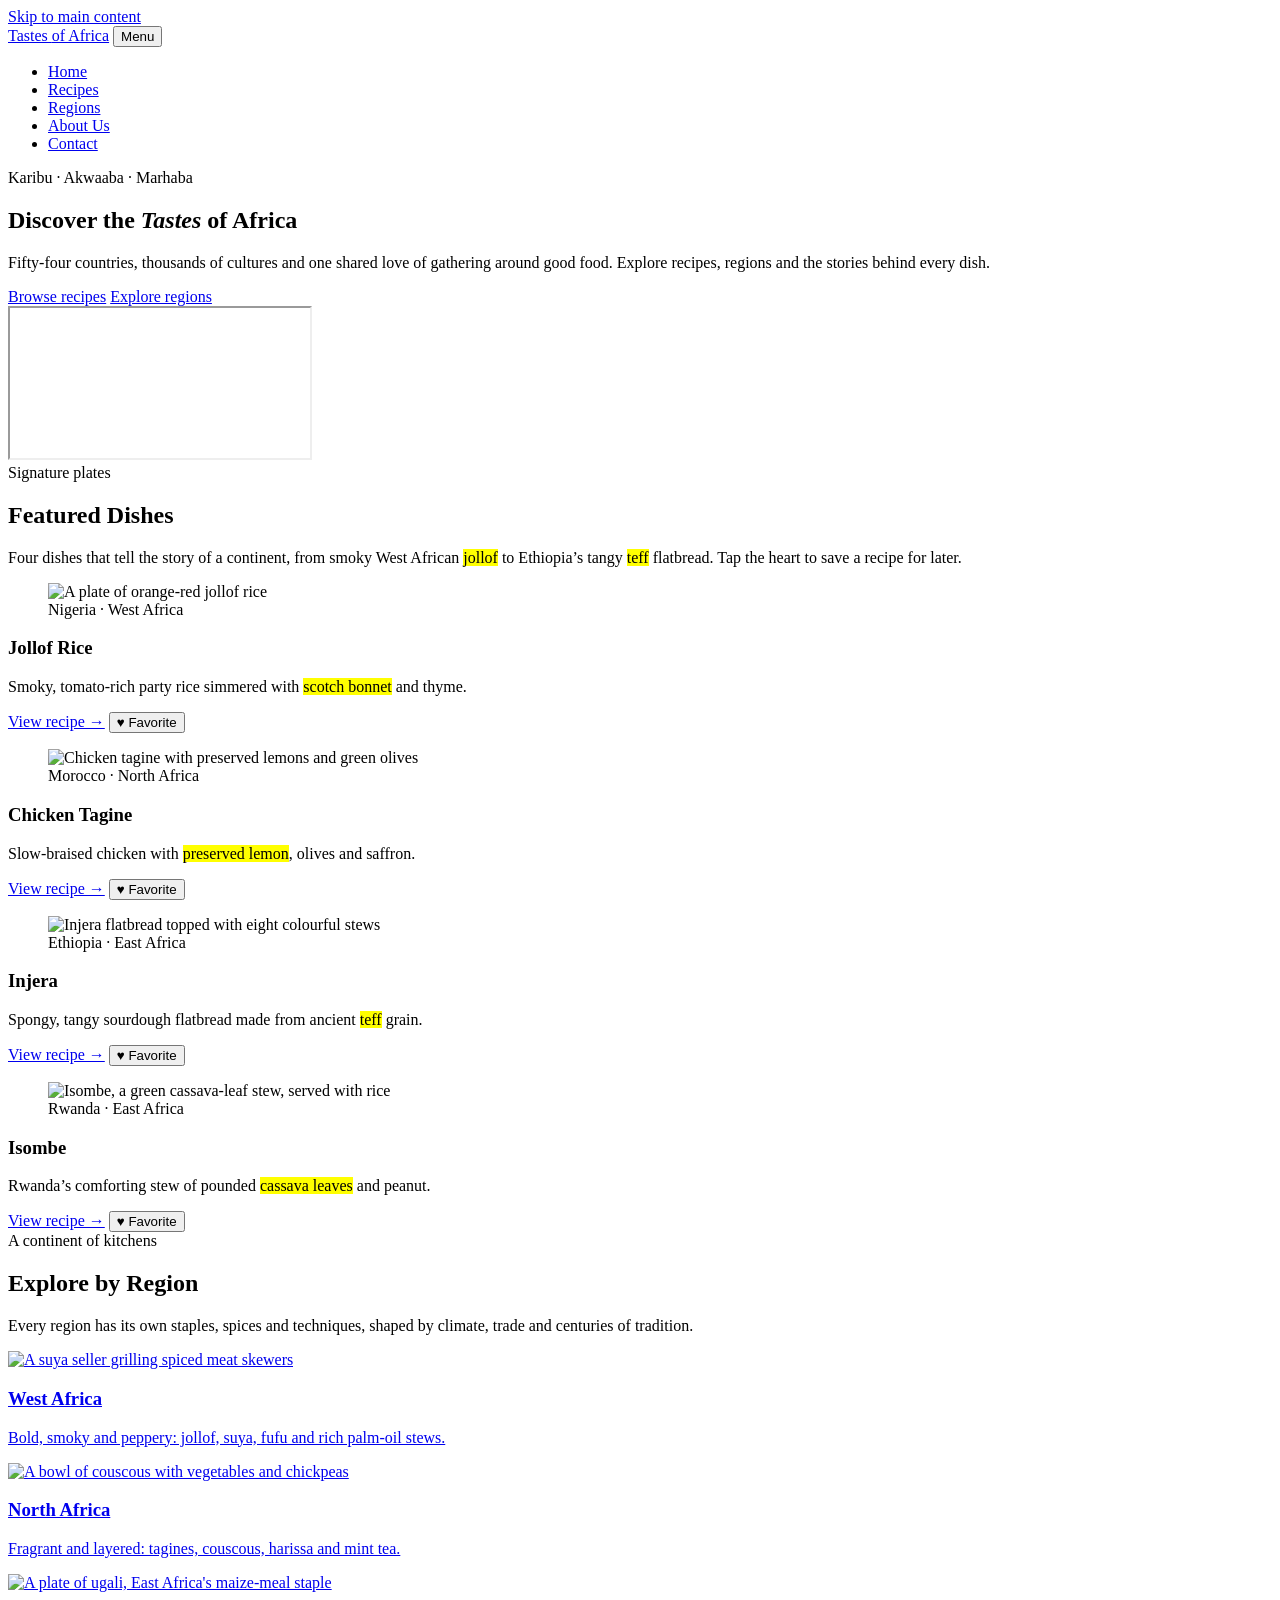
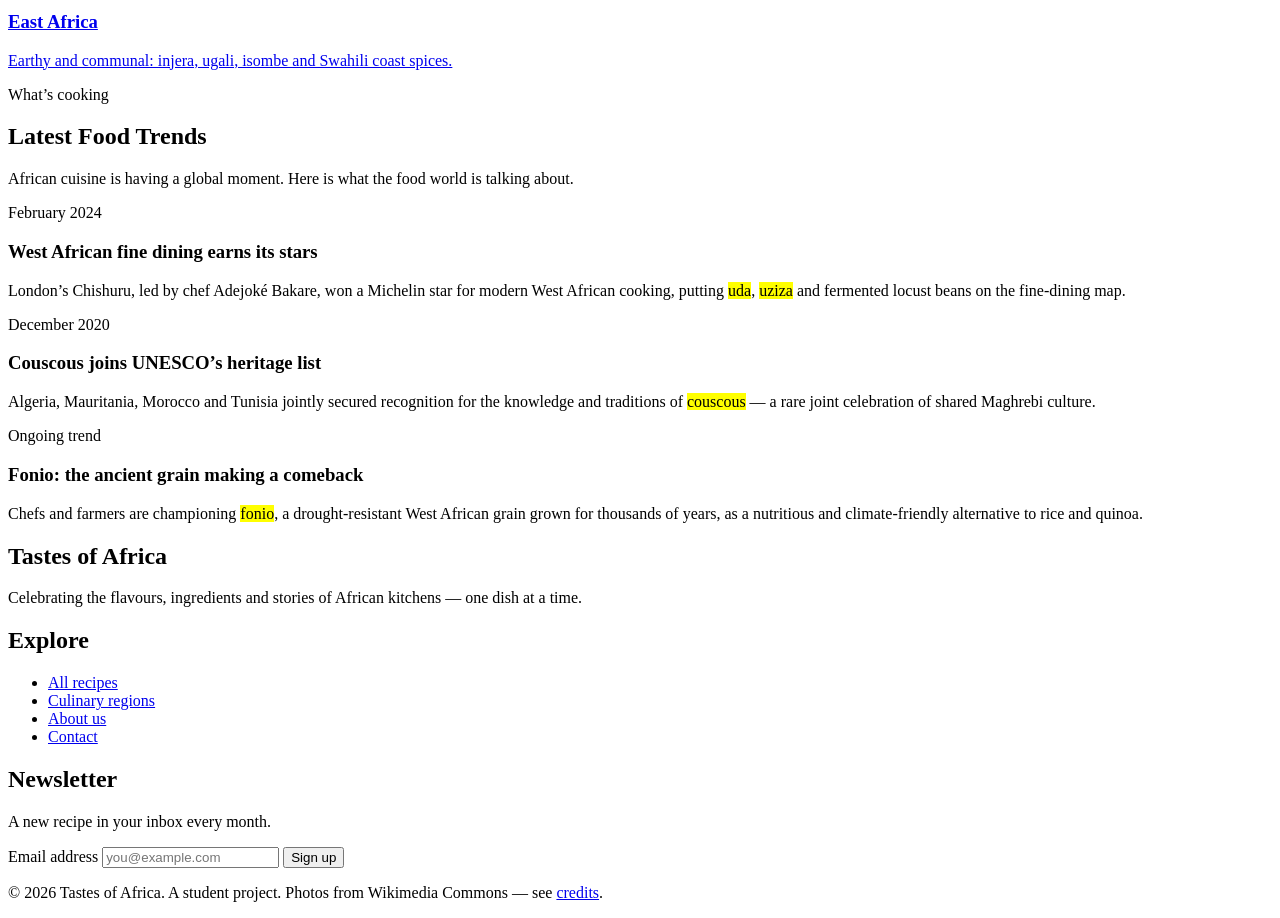
==== index.html @ 9690a532 "Add home page structure with hero, featured dishes, regions and trends" ====
<!DOCTYPE html>
<html lang="en">
<head>
  <meta charset="UTF-8">
  <meta name="viewport" content="width=device-width, initial-scale=1.0">
  <meta name="description" content="Tastes of Africa celebrates the rich and diverse culinary traditions of the African continent.">
  <title>Home | Tastes of Africa</title>
  <link rel="preconnect" href="https://fonts.googleapis.com">
  <link rel="preconnect" href="https://fonts.gstatic.com" crossorigin>
  <link href="https://fonts.googleapis.com/css2?family=Fraunces:ital,opsz,wght@0,9..144,700;0,9..144,800;0,9..144,900;1,9..144,800&family=Nunito:wght@400;700;800&display=swap" rel="stylesheet">
  <link rel="stylesheet" href="styles.css">
</head>
<body>
  <a class="skip-link" href="#main">Skip to main content</a>

  <header class="site-header">
    <div class="container">
      <a class="brand" href="index.html">Tastes <span>of Africa</span></a>
      <button class="nav-toggle" type="button" aria-expanded="false" aria-controls="site-nav">Menu</button>
      <nav class="site-nav" id="site-nav" aria-label="Main navigation">
        <ul>
            <li><a href="index.html" aria-current="page">Home</a></li>
            <li><a href="recipes.html">Recipes</a></li>
            <li><a href="regions.html">Regions</a></li>
            <li><a href="about.html">About Us</a></li>
            <li><a href="contact.html">Contact</a></li>
        </ul>
      </nav>
    </div>
  </header>

  <main id="main">
    <section class="hero">
      <div class="container">
        <div>
          <span class="eyebrow">Karibu &middot; Akwaaba &middot; Marhaba</span>
          <h1>Discover the <em>Tastes</em> of Africa</h1>
          <p>Fifty-four countries, thousands of cultures and one shared love of gathering around good food. Explore recipes, regions and the stories behind every dish.</p>
          <div class="hero-actions">
            <a class="btn btn--light" href="recipes.html">Browse recipes</a>
            <a class="btn btn--ghost" href="regions.html">Explore regions</a>
          </div>
        </div>
        <div class="video-wrap">
          <iframe src="https://www.youtube-nocookie.com/embed/1zyDUkdVZ0E" title="Video: exploring the richness of African cuisine" loading="lazy" referrerpolicy="strict-origin-when-cross-origin" allow="accelerometer; autoplay; clipboard-write; encrypted-media; gyroscope; picture-in-picture; web-share" allowfullscreen></iframe>
        </div>
      </div>
    </section>

    <section class="section" id="featured">
      <div class="container">
        <span class="eyebrow">Signature plates</span>
        <h2>Featured Dishes</h2>
        <p class="section-intro">Four dishes that tell the story of a continent, from smoky West African <mark>jollof</mark> to Ethiopia&rsquo;s tangy <mark>teff</mark> flatbread. Tap the heart to save a recipe for later.</p>
        <div class="card-grid">
          <article class="recipe-card" data-region="west-africa" data-id="jollof-rice">
            <figure>
              <img src="https://upload.wikimedia.org/wikipedia/commons/thumb/0/0d/Jollof_%28Jollof-_Rice%29.jpg/1280px-Jollof_%28Jollof-_Rice%29.jpg" alt="A plate of orange-red jollof rice" loading="lazy">
              <figcaption>Nigeria &middot; West Africa</figcaption>
            </figure>
            <div class="card-body">
              <h3>Jollof Rice</h3>
              <p>Smoky, tomato-rich party rice simmered with <mark>scotch bonnet</mark> and thyme.</p>
              <div class="card-actions">
                <a class="card-link" href="recipes/jollof-rice.html" aria-label="View the Jollof Rice recipe">View recipe &rarr;</a>
                <button class="fav-btn" type="button" data-id="jollof-rice" aria-pressed="false" aria-label="Favorite Jollof Rice">
                  <span class="heart" aria-hidden="true">&#9829;&#xFE0E;</span> <span class="fav-label">Favorite</span>
                </button>
              </div>
            </div>
          </article>
          <article class="recipe-card" data-region="north-africa" data-id="tagine">
            <figure>
              <img src="https://upload.wikimedia.org/wikipedia/commons/thumb/8/8a/Moroccan_food-Chicken_tagine_with_preserved_lemons_and_olives-01.jpg/1280px-Moroccan_food-Chicken_tagine_with_preserved_lemons_and_olives-01.jpg" alt="Chicken tagine with preserved lemons and green olives" loading="lazy">
              <figcaption>Morocco &middot; North Africa</figcaption>
            </figure>
            <div class="card-body">
              <h3>Chicken Tagine</h3>
              <p>Slow-braised chicken with <mark>preserved lemon</mark>, olives and saffron.</p>
              <div class="card-actions">
                <a class="card-link" href="recipes/tagine.html" aria-label="View the Chicken Tagine recipe">View recipe &rarr;</a>
                <button class="fav-btn" type="button" data-id="tagine" aria-pressed="false" aria-label="Favorite Chicken Tagine">
                  <span class="heart" aria-hidden="true">&#9829;&#xFE0E;</span> <span class="fav-label">Favorite</span>
                </button>
              </div>
            </div>
          </article>
          <article class="recipe-card" data-region="east-africa" data-id="injera">
            <figure>
              <img src="https://upload.wikimedia.org/wikipedia/commons/thumb/f/f6/Injera_with_eight_kinds_of_stew.jpg/1280px-Injera_with_eight_kinds_of_stew.jpg" alt="Injera flatbread topped with eight colourful stews" loading="lazy">
              <figcaption>Ethiopia &middot; East Africa</figcaption>
            </figure>
            <div class="card-body">
              <h3>Injera</h3>
              <p>Spongy, tangy sourdough flatbread made from ancient <mark>teff</mark> grain.</p>
              <div class="card-actions">
                <a class="card-link" href="recipes/injera.html" aria-label="View the Injera recipe">View recipe &rarr;</a>
                <button class="fav-btn" type="button" data-id="injera" aria-pressed="false" aria-label="Favorite Injera">
                  <span class="heart" aria-hidden="true">&#9829;&#xFE0E;</span> <span class="fav-label">Favorite</span>
                </button>
              </div>
            </div>
          </article>
          <article class="recipe-card" data-region="east-africa" data-id="isombe">
            <figure>
              <img src="https://upload.wikimedia.org/wikipedia/commons/thumb/d/d3/ISOMBE_AND_RICE.jpg/1280px-ISOMBE_AND_RICE.jpg" alt="Isombe, a green cassava-leaf stew, served with rice" loading="lazy">
              <figcaption>Rwanda &middot; East Africa</figcaption>
            </figure>
            <div class="card-body">
              <h3>Isombe</h3>
              <p>Rwanda&rsquo;s comforting stew of pounded <mark>cassava leaves</mark> and peanut.</p>
              <div class="card-actions">
                <a class="card-link" href="recipes/isombe.html" aria-label="View the Isombe recipe">View recipe &rarr;</a>
                <button class="fav-btn" type="button" data-id="isombe" aria-pressed="false" aria-label="Favorite Isombe">
                  <span class="heart" aria-hidden="true">&#9829;&#xFE0E;</span> <span class="fav-label">Favorite</span>
                </button>
              </div>
            </div>
          </article>
        </div>
      </div>
    </section>

    <section class="section section--alt" id="regions">
      <div class="container">
        <span class="eyebrow">A continent of kitchens</span>
        <h2>Explore by Region</h2>
        <p class="section-intro">Every region has its own staples, spices and techniques, shaped by climate, trade and centuries of tradition.</p>
        <div class="card-grid">
          <a class="region-card" href="regions/west-africa.html">
            <img src="https://upload.wikimedia.org/wikipedia/commons/thumb/0/08/Suya_Seller.jpg/1280px-Suya_Seller.jpg" alt="A suya seller grilling spiced meat skewers" loading="lazy">
            <div class="card-body">
              <h3>West Africa</h3>
              <p>Bold, smoky and peppery: jollof, suya, fufu and rich palm-oil stews.</p>
            </div>
          </a>
          <a class="region-card" href="regions/north-africa.html">
            <img src="https://upload.wikimedia.org/wikipedia/commons/thumb/a/a4/Couscous-1.jpg/1280px-Couscous-1.jpg" alt="A bowl of couscous with vegetables and chickpeas" loading="lazy">
            <div class="card-body">
              <h3>North Africa</h3>
              <p>Fragrant and layered: tagines, couscous, harissa and mint tea.</p>
            </div>
          </a>
          <a class="region-card" href="regions/east-africa.html">
            <img src="https://upload.wikimedia.org/wikipedia/commons/thumb/6/66/Ugali_Posho.jpg/1280px-Ugali_Posho.jpg" alt="A plate of ugali, East Africa's maize-meal staple" loading="lazy">
            <div class="card-body">
              <h3>East Africa</h3>
              <p>Earthy and communal: injera, ugali, isombe and Swahili coast spices.</p>
            </div>
          </a>
        </div>
      </div>
    </section>

    <section class="section" id="trends">
      <div class="container">
        <span class="eyebrow">What&rsquo;s cooking</span>
        <h2>Latest Food Trends</h2>
        <p class="section-intro">African cuisine is having a global moment. Here is what the food world is talking about.</p>
        <div class="trends">
          <article class="trend">
            <time datetime="2024-02">February 2024</time>
            <h3>West African fine dining earns its stars</h3>
            <p>London&rsquo;s Chishuru, led by chef Adejok&eacute; Bakare, won a Michelin star for modern West African cooking, putting <mark>uda</mark>, <mark>uziza</mark> and fermented locust beans on the fine-dining map.</p>
          </article>
          <article class="trend">
            <time datetime="2020-12">December 2020</time>
            <h3>Couscous joins UNESCO&rsquo;s heritage list</h3>
            <p>Algeria, Mauritania, Morocco and Tunisia jointly secured recognition for the knowledge and traditions of <mark>couscous</mark> &mdash; a rare joint celebration of shared Maghrebi culture.</p>
          </article>
          <article class="trend">
            <time>Ongoing trend</time>
            <h3>Fonio: the ancient grain making a comeback</h3>
            <p>Chefs and farmers are championing <mark>fonio</mark>, a drought-resistant West African grain grown for thousands of years, as a nutritious and climate-friendly alternative to rice and quinoa.</p>
          </article>
        </div>
      </div>
    </section>
  </main>

  <footer class="site-footer">
    <div class="container">
      <div class="footer-grid">
        <section>
          <h2>Tastes of Africa</h2>
          <p>Celebrating the flavours, ingredients and stories of African kitchens &mdash; one dish at a time.</p>
        </section>
        <section>
          <h2>Explore</h2>
          <ul class="footer-links">
            <li><a href="recipes.html">All recipes</a></li>
            <li><a href="regions.html">Culinary regions</a></li>
            <li><a href="about.html">About us</a></li>
            <li><a href="contact.html">Contact</a></li>
          </ul>
        </section>
        <section>
          <h2>Newsletter</h2>
          <p>A new recipe in your inbox every month.</p>
          <form class="newsletter-form" id="newsletter-form">
            <label class="hidden" for="newsletter-email">Email address</label>
            <input type="email" id="newsletter-email" name="email" placeholder="you@example.com" aria-label="Email address" required>
            <button class="btn btn--light" type="submit">Sign up</button>
          </form>
          <p class="newsletter-feedback" id="newsletter-feedback" role="status"></p>
        </section>
      </div>
      <p class="copyright">&copy; 2026 Tastes of Africa. A student project. Photos from Wikimedia Commons &mdash; see <a href="about.html#credits">credits</a>.</p>
    </div>
  </footer>

  <script src="script.js"></script>
</body>
</html>
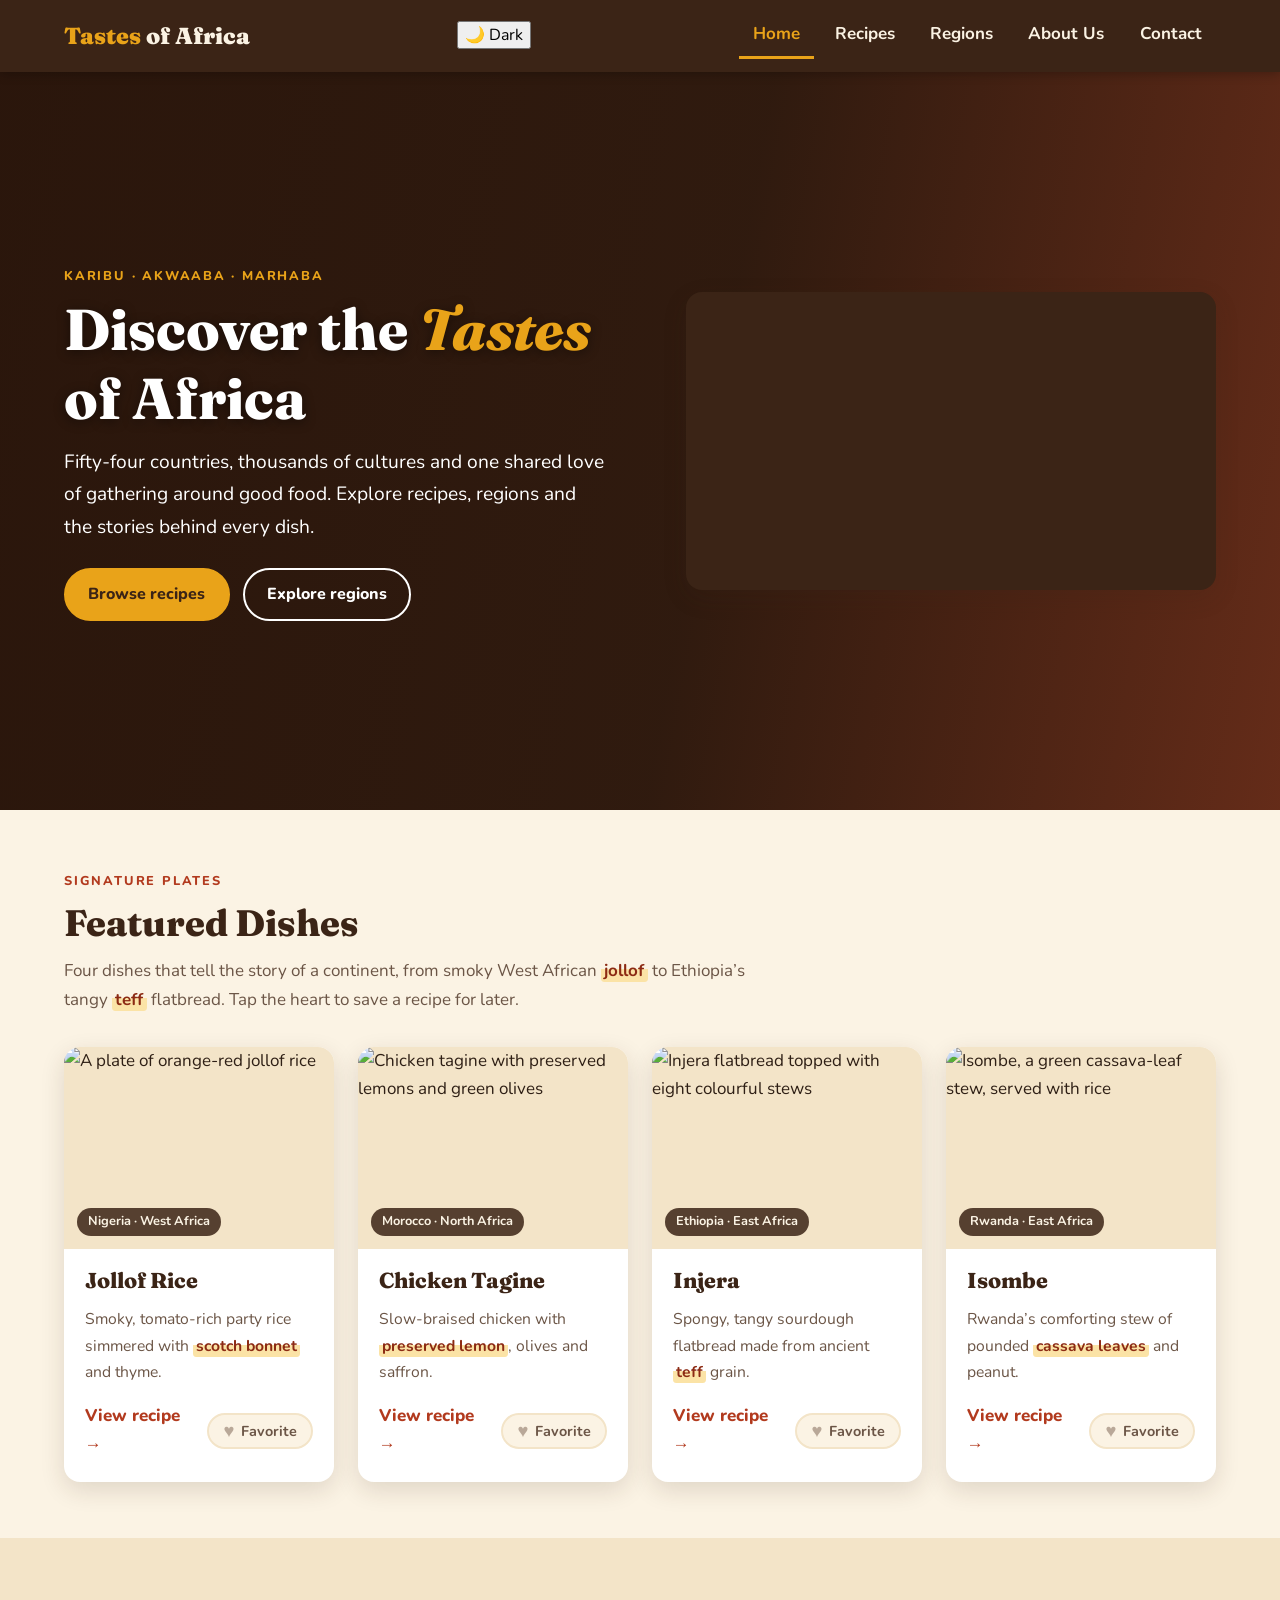
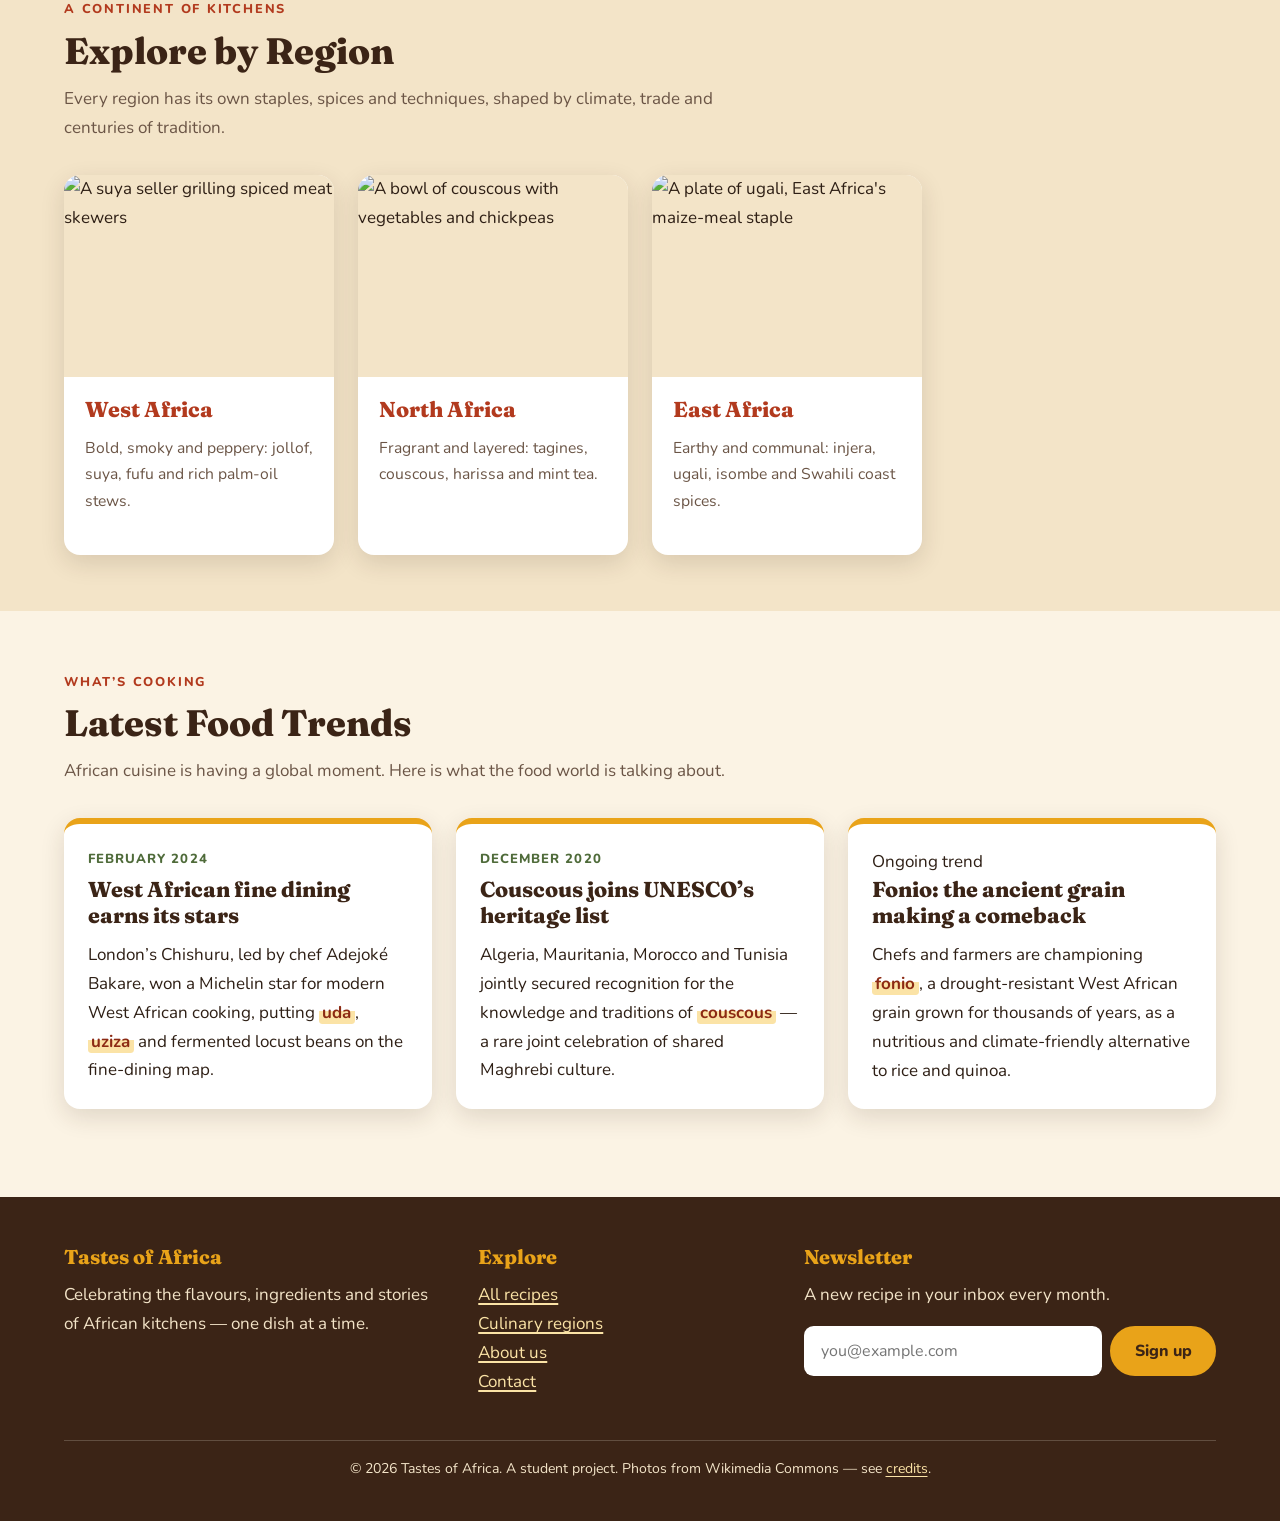
==== commit 91e58d51: "Add theme toggle and servings control markup, section comments and heading fixes" ====
--- a/index.html
+++ b/index.html
@@ -7,16 +7,20 @@
   <title>Home | Tastes of Africa</title>
   <link rel="preconnect" href="https://fonts.googleapis.com">
   <link rel="preconnect" href="https://fonts.gstatic.com" crossorigin>
-  <link href="https://fonts.googleapis.com/css2?family=Fraunces:ital,opsz,wght@0,9..144,700;0,9..144,800;0,9..144,900;1,9..144,800&family=Nunito:wght@400;700;800&display=swap" rel="stylesheet">
+  <link href="https://fonts.googleapis.com/css2?family=Fraunces:ital,opsz,wght@0,9..144,700;0,9..144,800;0,9..144,900;1,9..144,800&amp;family=Nunito:wght@400;700;800&amp;display=swap" rel="stylesheet">
   <link rel="stylesheet" href="styles.css">
 </head>
 <body>
   <a class="skip-link" href="#main">Skip to main content</a>
 
+  <!-- Site header and main navigation -->
   <header class="site-header">
     <div class="container">
       <a class="brand" href="index.html">Tastes <span>of Africa</span></a>
-      <button class="nav-toggle" type="button" aria-expanded="false" aria-controls="site-nav">Menu</button>
+      <div class="header-actions">
+        <button class="theme-toggle" type="button" aria-pressed="false" aria-label="Switch to dark mode">&#127769; Dark</button>
+        <button class="nav-toggle" type="button" aria-expanded="false" aria-controls="site-nav">Menu</button>
+      </div>
       <nav class="site-nav" id="site-nav" aria-label="Main navigation">
         <ul>
             <li><a href="index.html" aria-current="page">Home</a></li>
@@ -30,6 +34,7 @@
   </header>
 
   <main id="main">
+    <!-- Hero: background image (set in styles.css), welcome text and intro video -->
     <section class="hero">
       <div class="container">
         <div>
@@ -47,6 +52,7 @@
       </div>
     </section>
 
+    <!-- Featured dishes -->
     <section class="section" id="featured">
       <div class="container">
         <span class="eyebrow">Signature plates</span>
@@ -121,6 +127,7 @@
       </div>
     </section>
 
+    <!-- Explore by region -->
     <section class="section section--alt" id="regions">
       <div class="container">
         <span class="eyebrow">A continent of kitchens</span>
@@ -152,6 +159,7 @@
       </div>
     </section>
 
+    <!-- Latest food trends -->
     <section class="section" id="trends">
       <div class="container">
         <span class="eyebrow">What&rsquo;s cooking</span>
@@ -169,7 +177,7 @@
             <p>Algeria, Mauritania, Morocco and Tunisia jointly secured recognition for the knowledge and traditions of <mark>couscous</mark> &mdash; a rare joint celebration of shared Maghrebi culture.</p>
           </article>
           <article class="trend">
-            <time>Ongoing trend</time>
+            <span class="trend-tag">Ongoing trend</span>
             <h3>Fonio: the ancient grain making a comeback</h3>
             <p>Chefs and farmers are championing <mark>fonio</mark>, a drought-resistant West African grain grown for thousands of years, as a nutritious and climate-friendly alternative to rice and quinoa.</p>
           </article>
@@ -178,6 +186,7 @@
     </section>
   </main>
 
+  <!-- Site footer with newsletter signup -->
   <footer class="site-footer">
     <div class="container">
       <div class="footer-grid">
@@ -209,6 +218,7 @@
     </div>
   </footer>
 
+  <!-- Shared JavaScript: theme, filter, favorites, scaler and form validation -->
   <script src="script.js"></script>
 </body>
 </html>
--- a/styles.css
+++ b/styles.css
@@ -0,0 +1,867 @@
+/* ==========================================================
+   Tastes of Africa — shared stylesheet
+   Palette inspired by African spices and landscapes:
+   saffron, paprika, baobab brown, savanna cream, plantain green
+   ========================================================== */
+
+:root {
+  --saffron: #e9a319;
+  --saffron-soft: #fbe3a6;
+  --paprika: #b23a1e;
+  --paprika-dark: #8c2a13;
+  --baobab: #3b2416;
+  --clay: #7a4a2b;
+  --cream: #fbf3e4;
+  --sand: #f3e4c8;
+  --leaf: #4f6b3a;
+  --white: #ffffff;
+  --text: #2e1f15;
+  --muted: #6b5546;
+
+  --font-heading: "Fraunces", Georgia, serif;
+  --font-body: "Nunito", "Helvetica Neue", Arial, sans-serif;
+
+  --radius: 1rem;
+  --shadow: 0 0.5rem 1.5rem rgba(59, 36, 22, 0.14);
+  --shadow-hover: 0 0.9rem 2.2rem rgba(59, 36, 22, 0.22);
+  --space: 1.5rem;
+  --max-width: 72rem;
+}
+
+/* ---------- Base ---------- */
+
+*,
+*::before,
+*::after {
+  box-sizing: border-box;
+}
+
+html {
+  font-size: 100%;
+  scroll-behavior: smooth;
+}
+
+body {
+  margin: 0;
+  font-family: var(--font-body);
+  font-size: 1.0625rem;
+  line-height: 1.7;
+  color: var(--text);
+  background-color: var(--cream);
+}
+
+h1,
+h2,
+h3,
+h4 {
+  font-family: var(--font-heading);
+  font-weight: 800;
+  line-height: 1.2;
+  color: var(--baobab);
+  margin: 0 0 0.75rem;
+}
+
+h1 { font-size: clamp(2.2rem, 5vw, 3.6rem); }
+h2 { font-size: clamp(1.6rem, 3.2vw, 2.3rem); }
+h3 { font-size: 1.35rem; }
+
+p { margin: 0 0 1rem; }
+
+a {
+  color: var(--paprika);
+  text-decoration-thickness: 0.09em;
+  text-underline-offset: 0.2em;
+}
+
+a:hover { color: var(--paprika-dark); }
+
+img {
+  max-width: 100%;
+  height: auto;
+  display: block;
+}
+
+/* Highlighted ingredients, spices and cooking methods */
+mark {
+  background: linear-gradient(transparent 45%, var(--saffron-soft) 45%);
+  color: var(--paprika-dark);
+  font-weight: 700;
+  padding: 0 0.2em;
+  border-radius: 0.2em;
+}
+
+.container {
+  width: 92%;
+  max-width: var(--max-width);
+  margin: 0 auto;
+}
+
+.section { padding: 3.5rem 0; }
+.section--alt { background-color: var(--sand); }
+
+.section-intro {
+  max-width: 44rem;
+  color: var(--muted);
+  margin-bottom: 2rem;
+}
+
+.eyebrow {
+  display: inline-block;
+  font-size: 0.8rem;
+  font-weight: 800;
+  letter-spacing: 0.14em;
+  text-transform: uppercase;
+  color: var(--paprika);
+  margin-bottom: 0.5rem;
+}
+
+.hidden { display: none !important; }
+
+.skip-link {
+  position: absolute;
+  left: -999rem;
+  top: 0;
+  background: var(--baobab);
+  color: var(--white);
+  padding: 0.6rem 1rem;
+  z-index: 100;
+}
+
+.skip-link:focus { left: 0; }
+
+/* ---------- Buttons ---------- */
+
+.btn,
+button {
+  font-family: var(--font-body);
+  font-size: 1rem;
+  cursor: pointer;
+}
+
+.btn {
+  display: inline-block;
+  padding: 0.7rem 1.4rem;
+  border: 2px solid var(--paprika);
+  border-radius: 999px;
+  background-color: var(--paprika);
+  color: var(--white);
+  font-weight: 800;
+  text-decoration: none;
+  transition: background-color 0.2s, color 0.2s, transform 0.2s;
+}
+
+.btn:hover {
+  background-color: var(--paprika-dark);
+  border-color: var(--paprika-dark);
+  color: var(--white);
+  transform: translateY(-2px);
+}
+
+.btn--ghost {
+  background-color: transparent;
+  color: var(--paprika);
+}
+
+.btn--light {
+  background-color: var(--saffron);
+  border-color: var(--saffron);
+  color: var(--baobab);
+}
+
+.btn--light:hover {
+  background-color: var(--white);
+  border-color: var(--white);
+  color: var(--baobab);
+}
+
+:focus-visible {
+  outline: 3px solid var(--saffron);
+  outline-offset: 3px;
+}
+
+/* ---------- Header & navigation ---------- */
+
+.site-header {
+  position: sticky;
+  top: 0;
+  z-index: 50;
+  background-color: var(--baobab);
+  box-shadow: 0 2px 10px rgba(0, 0, 0, 0.25);
+}
+
+.site-header .container {
+  display: flex;
+  align-items: center;
+  justify-content: space-between;
+  gap: 1rem;
+  padding: 0.8rem 0;
+}
+
+.brand {
+  font-family: var(--font-heading);
+  font-size: 1.45rem;
+  font-weight: 900;
+  color: var(--saffron);
+  text-decoration: none;
+}
+
+.brand span { color: var(--cream); }
+.brand:hover { color: var(--saffron); }
+
+.site-nav ul {
+  display: flex;
+  gap: 0.4rem;
+  list-style: none;
+  margin: 0;
+  padding: 0;
+}
+
+.site-nav a {
+  display: block;
+  padding: 0.45rem 0.9rem;
+  color: var(--cream);
+  font-weight: 700;
+  text-decoration: none;
+  border-bottom: 3px solid transparent;
+  transition: color 0.2s, border-color 0.2s;
+}
+
+.site-nav a:hover,
+.site-nav a[aria-current="page"] {
+  color: var(--saffron);
+  border-bottom-color: var(--saffron);
+}
+
+.nav-toggle {
+  display: none;
+  background: none;
+  border: 2px solid var(--saffron);
+  border-radius: 0.5rem;
+  color: var(--saffron);
+  font-weight: 800;
+  padding: 0.35rem 0.8rem;
+}
+
+/* ---------- Hero ---------- */
+
+.hero {
+  position: relative;
+  min-height: 82vh;
+  display: flex;
+  align-items: center;
+  color: var(--white);
+  background-color: var(--baobab);
+  background-image:
+    linear-gradient(100deg, rgba(40, 20, 10, 0.88) 0%, rgba(40, 20, 10, 0.6) 55%, rgba(178, 58, 30, 0.35) 100%),
+    url("https://upload.wikimedia.org/wikipedia/commons/thumb/d/d2/Assorted_African_Food_spices_and_medicines.jpg/1280px-Assorted_African_Food_spices_and_medicines.jpg");
+  background-size: cover;
+  background-position: center;
+  padding: 4rem 0;
+}
+
+.hero .container {
+  display: grid;
+  grid-template-columns: 1.1fr 1fr;
+  gap: 2.5rem;
+  align-items: center;
+}
+
+.hero h1 {
+  color: var(--white);
+  text-shadow: 0 2px 12px rgba(0, 0, 0, 0.45);
+}
+
+.hero h1 em {
+  color: var(--saffron);
+  font-style: italic;
+}
+
+.hero p {
+  font-size: 1.2rem;
+  max-width: 34rem;
+}
+
+.hero .eyebrow { color: var(--saffron); }
+
+.hero-actions {
+  display: flex;
+  flex-wrap: wrap;
+  gap: 0.8rem;
+  margin-top: 1.5rem;
+}
+
+.hero .btn--ghost {
+  border-color: var(--white);
+  color: var(--white);
+}
+
+.hero .btn--ghost:hover {
+  background-color: var(--white);
+  color: var(--baobab);
+}
+
+/* Smaller banner used on inner pages */
+.page-banner {
+  background: linear-gradient(120deg, var(--baobab), var(--paprika-dark));
+  color: var(--cream);
+  padding: 3rem 0 2.5rem;
+  border-bottom: 6px solid var(--saffron);
+}
+
+.page-banner h1 { color: var(--white); }
+.page-banner p { max-width: 44rem; margin-bottom: 0; }
+.page-banner .eyebrow { color: var(--saffron); }
+.page-banner a { color: var(--saffron-soft); }
+
+.page-banner mark {
+  background: none;
+  color: var(--saffron);
+}
+
+/* ---------- Embedded video & maps ---------- */
+
+.video-wrap,
+.map-wrap {
+  position: relative;
+  width: 100%;
+  aspect-ratio: 16 / 9;
+  border-radius: var(--radius);
+  overflow: hidden;
+  box-shadow: var(--shadow);
+  background-color: var(--baobab);
+}
+
+.map-wrap {
+  aspect-ratio: 4 / 3;
+  border: 4px solid var(--white);
+}
+
+.video-wrap iframe,
+.map-wrap iframe {
+  position: absolute;
+  inset: 0;
+  width: 100%;
+  height: 100%;
+  border: 0;
+}
+
+/* ---------- Cards ---------- */
+
+.card-grid {
+  display: grid;
+  grid-template-columns: repeat(auto-fill, minmax(16rem, 1fr));
+  gap: var(--space);
+}
+
+.recipe-card,
+.region-card,
+.trend {
+  background-color: var(--white);
+  border-radius: var(--radius);
+  box-shadow: var(--shadow);
+  overflow: hidden;
+  transition: transform 0.25s, box-shadow 0.25s;
+}
+
+.recipe-card:hover,
+.region-card:hover {
+  transform: translateY(-6px);
+  box-shadow: var(--shadow-hover);
+}
+
+.recipe-card {
+  display: flex;
+  flex-direction: column;
+}
+
+.recipe-card figure {
+  margin: 0;
+  position: relative;
+}
+
+.recipe-card img,
+.region-card img {
+  width: 100%;
+  aspect-ratio: 4 / 3;
+  object-fit: cover;
+  background-color: var(--sand);
+}
+
+.recipe-card figcaption {
+  position: absolute;
+  left: 0.8rem;
+  bottom: 0.8rem;
+  background-color: rgba(59, 36, 22, 0.85);
+  color: var(--cream);
+  font-size: 0.8rem;
+  font-weight: 700;
+  padding: 0.2rem 0.7rem;
+  border-radius: 999px;
+}
+
+.card-body {
+  display: flex;
+  flex-direction: column;
+  flex: 1;
+  padding: 1.2rem 1.3rem 1.4rem;
+}
+
+.card-body p {
+  color: var(--muted);
+  font-size: 0.98rem;
+}
+
+.card-actions {
+  display: flex;
+  align-items: center;
+  justify-content: space-between;
+  gap: 0.6rem;
+  margin-top: auto;
+}
+
+.card-link {
+  font-weight: 800;
+  text-decoration: none;
+}
+
+.card-link:hover { text-decoration: underline; }
+
+/* Favorite button */
+.fav-btn {
+  display: inline-flex;
+  align-items: center;
+  gap: 0.4rem;
+  padding: 0.4rem 0.9rem;
+  background-color: var(--cream);
+  border: 2px solid var(--sand);
+  border-radius: 999px;
+  color: var(--muted);
+  font-weight: 700;
+  font-size: 0.9rem;
+  transition: background-color 0.2s, border-color 0.2s, color 0.2s;
+}
+
+.fav-btn .heart {
+  font-size: 1.15rem;
+  line-height: 1;
+  color: #b9a898;
+  transition: color 0.2s, transform 0.2s;
+}
+
+.fav-btn:hover { border-color: var(--paprika); }
+
+.fav-btn.is-favorite {
+  background-color: #fde8e4;
+  border-color: #e0245e;
+  color: var(--paprika-dark);
+}
+
+.fav-btn.is-favorite .heart {
+  color: #e0245e;
+  transform: scale(1.25);
+}
+
+/* Filter buttons */
+.filter-bar {
+  display: flex;
+  flex-wrap: wrap;
+  gap: 0.6rem;
+  margin-bottom: 2rem;
+}
+
+.filter-btn {
+  padding: 0.5rem 1.2rem;
+  background-color: var(--white);
+  border: 2px solid var(--clay);
+  border-radius: 999px;
+  color: var(--clay);
+  font-weight: 800;
+  transition: background-color 0.2s, color 0.2s;
+}
+
+.filter-btn:hover {
+  background-color: var(--saffron-soft);
+}
+
+.filter-btn.active {
+  background-color: var(--paprika);
+  border-color: var(--paprika);
+  color: var(--white);
+}
+
+.empty-message {
+  padding: 1.5rem;
+  background-color: var(--white);
+  border: 2px dashed var(--clay);
+  border-radius: var(--radius);
+  text-align: center;
+  color: var(--muted);
+}
+
+/* Region cards */
+.region-card {
+  display: block;
+  color: inherit;
+  text-decoration: none;
+}
+
+.region-card .card-body { padding-bottom: 1.5rem; }
+.region-card h3 { color: var(--paprika); }
+.region-card:hover h3 { text-decoration: underline; }
+
+/* Latest food trends */
+.trends {
+  display: grid;
+  grid-template-columns: repeat(auto-fit, minmax(17rem, 1fr));
+  gap: var(--space);
+}
+
+.trend {
+  padding: 1.5rem;
+  border-top: 6px solid var(--saffron);
+}
+
+.trend time {
+  display: block;
+  font-size: 0.82rem;
+  font-weight: 800;
+  letter-spacing: 0.08em;
+  text-transform: uppercase;
+  color: var(--leaf);
+  margin-bottom: 0.4rem;
+}
+
+.trend p:last-child { margin-bottom: 0; }
+
+/* ---------- Recipe page ---------- */
+
+.recipe-layout {
+  display: grid;
+  grid-template-columns: 1.5fr 1fr;
+  gap: 2.5rem;
+  align-items: start;
+}
+
+.recipe-hero-img {
+  width: 100%;
+  aspect-ratio: 16 / 10;
+  object-fit: cover;
+  border-radius: var(--radius);
+  box-shadow: var(--shadow);
+  margin-bottom: 1.5rem;
+}
+
+.recipe-meta {
+  display: flex;
+  flex-wrap: wrap;
+  gap: 0.6rem;
+  list-style: none;
+  padding: 0;
+  margin: 0 0 1.5rem;
+}
+
+.recipe-meta li {
+  background-color: var(--sand);
+  border-radius: 999px;
+  padding: 0.25rem 0.9rem;
+  font-size: 0.9rem;
+  font-weight: 700;
+}
+
+.panel {
+  background-color: var(--white);
+  border-radius: var(--radius);
+  box-shadow: var(--shadow);
+  padding: 1.5rem;
+  margin-bottom: var(--space);
+}
+
+.ingredients {
+  list-style: none;
+  padding: 0;
+  margin: 0;
+}
+
+.ingredients li {
+  position: relative;
+  padding: 0.5rem 0 0.5rem 1.6rem;
+  border-bottom: 1px dashed var(--sand);
+}
+
+.ingredients li:last-child { border-bottom: 0; }
+
+.ingredients li::before {
+  content: "";
+  position: absolute;
+  left: 0.2rem;
+  top: 1.05rem;
+  width: 0.6rem;
+  height: 0.6rem;
+  border-radius: 50%;
+  background-color: var(--saffron);
+}
+
+details {
+  background-color: var(--white);
+  border-left: 5px solid var(--paprika);
+  border-radius: 0.6rem;
+  box-shadow: var(--shadow);
+  margin-bottom: 0.9rem;
+}
+
+summary {
+  cursor: pointer;
+  padding: 0.9rem 1.2rem;
+  font-family: var(--font-heading);
+  font-weight: 700;
+  font-size: 1.1rem;
+  color: var(--baobab);
+}
+
+summary:hover { color: var(--paprika); }
+
+details[open] summary { border-bottom: 1px solid var(--sand); }
+
+details ol,
+details p {
+  margin: 0;
+  padding: 1rem 1.2rem 1.2rem 2.6rem;
+}
+
+details p { padding-left: 1.2rem; }
+details li { margin-bottom: 0.5rem; }
+
+table {
+  width: 100%;
+  border-collapse: collapse;
+  font-size: 0.98rem;
+}
+
+caption {
+  caption-side: bottom;
+  padding-top: 0.6rem;
+  font-size: 0.85rem;
+  color: var(--muted);
+  text-align: left;
+}
+
+th,
+td {
+  padding: 0.6rem 0.8rem;
+  text-align: left;
+}
+
+thead th {
+  background-color: var(--baobab);
+  color: var(--cream);
+}
+
+tbody tr:nth-child(even) { background-color: var(--cream); }
+tbody td:last-child { font-weight: 700; }
+
+/* ---------- Regions & about ---------- */
+
+.prose { max-width: 46rem; }
+
+.prose h2 { margin-top: 2.2rem; }
+.prose ul { padding-left: 1.2rem; }
+.prose li { margin-bottom: 0.4rem; }
+
+.two-col {
+  display: grid;
+  grid-template-columns: 1.4fr 1fr;
+  gap: 2.5rem;
+  align-items: start;
+}
+
+.mission {
+  font-family: var(--font-heading);
+  font-size: clamp(1.25rem, 2.4vw, 1.6rem);
+  line-height: 1.5;
+  color: var(--baobab);
+  background-color: var(--white);
+  border-left: 8px solid var(--saffron);
+  border-radius: var(--radius);
+  box-shadow: var(--shadow);
+  padding: 2rem;
+  margin: 0 0 2rem;
+}
+
+.credits {
+  font-size: 0.88rem;
+  color: var(--muted);
+}
+
+/* ---------- Forms ---------- */
+
+.form-card {
+  max-width: 40rem;
+  background-color: var(--white);
+  border-radius: var(--radius);
+  box-shadow: var(--shadow);
+  padding: 2rem;
+}
+
+.form-row { margin-bottom: 1.2rem; }
+
+label {
+  display: block;
+  font-weight: 800;
+  margin-bottom: 0.35rem;
+}
+
+input,
+select,
+textarea {
+  width: 100%;
+  padding: 0.75rem 0.9rem;
+  font-family: var(--font-body);
+  font-size: 1rem;
+  color: var(--text);
+  background-color: var(--cream);
+  border: 2px solid var(--sand);
+  border-radius: 0.6rem;
+  transition: border-color 0.2s, box-shadow 0.2s, background-color 0.2s;
+}
+
+textarea {
+  min-height: 9rem;
+  resize: vertical;
+}
+
+input:focus,
+select:focus,
+textarea:focus {
+  outline: none;
+  background-color: var(--white);
+  border-color: var(--saffron);
+  box-shadow: 0 0 0 0.25rem rgba(233, 163, 25, 0.3);
+}
+
+.invalid {
+  border-color: var(--paprika);
+  background-color: #fdf0ec;
+}
+
+.error {
+  display: block;
+  min-height: 1.2rem;
+  color: var(--paprika);
+  font-size: 0.88rem;
+  font-weight: 700;
+}
+
+.hint {
+  font-size: 0.85rem;
+  color: var(--muted);
+}
+
+.success-message {
+  max-width: 40rem;
+  background-color: #eef4e6;
+  border: 2px solid var(--leaf);
+  border-radius: var(--radius);
+  padding: 2rem;
+  font-family: var(--font-heading);
+  font-size: 1.4rem;
+  color: var(--leaf);
+}
+
+/* ---------- Footer ---------- */
+
+.site-footer {
+  background-color: var(--baobab);
+  color: var(--sand);
+  padding: 3rem 0 1.5rem;
+  margin-top: 2rem;
+}
+
+.site-footer h2 {
+  color: var(--saffron);
+  font-size: 1.25rem;
+}
+
+.site-footer a { color: var(--saffron-soft); }
+
+.footer-grid {
+  display: grid;
+  grid-template-columns: 1.3fr 1fr 1.4fr;
+  gap: 2rem;
+}
+
+.footer-links {
+  list-style: none;
+  padding: 0;
+  margin: 0;
+}
+
+.newsletter-form {
+  display: flex;
+  gap: 0.5rem;
+}
+
+.newsletter-form input {
+  background-color: var(--white);
+  border-color: transparent;
+}
+
+.newsletter-form .btn { white-space: nowrap; }
+
+.newsletter-feedback {
+  min-height: 1.5rem;
+  margin: 0.5rem 0 0;
+  font-weight: 700;
+  color: var(--saffron);
+}
+
+.copyright {
+  border-top: 1px solid rgba(251, 243, 228, 0.2);
+  margin-top: 2rem;
+  padding-top: 1rem;
+  font-size: 0.88rem;
+  text-align: center;
+}
+
+/* ---------- Responsive ---------- */
+
+@media (max-width: 56rem) {
+  .hero .container,
+  .recipe-layout,
+  .two-col,
+  .footer-grid {
+    grid-template-columns: 1fr;
+  }
+
+  .hero { min-height: auto; }
+}
+
+@media (max-width: 44rem) {
+  .nav-toggle { display: block; }
+
+  .site-header .container { flex-wrap: wrap; }
+
+  .site-nav {
+    display: none;
+    width: 100%;
+  }
+
+  .site-nav.open { display: block; }
+
+  .site-nav ul { flex-direction: column; }
+
+  .section { padding: 2.5rem 0; }
+
+  .newsletter-form { flex-direction: column; }
+
+  .form-card,
+  .mission {
+    padding: 1.3rem;
+  }
+}
+
+@media (prefers-reduced-motion: reduce) {
+  * {
+    transition: none !important;
+    scroll-behavior: auto !important;
+  }
+}
